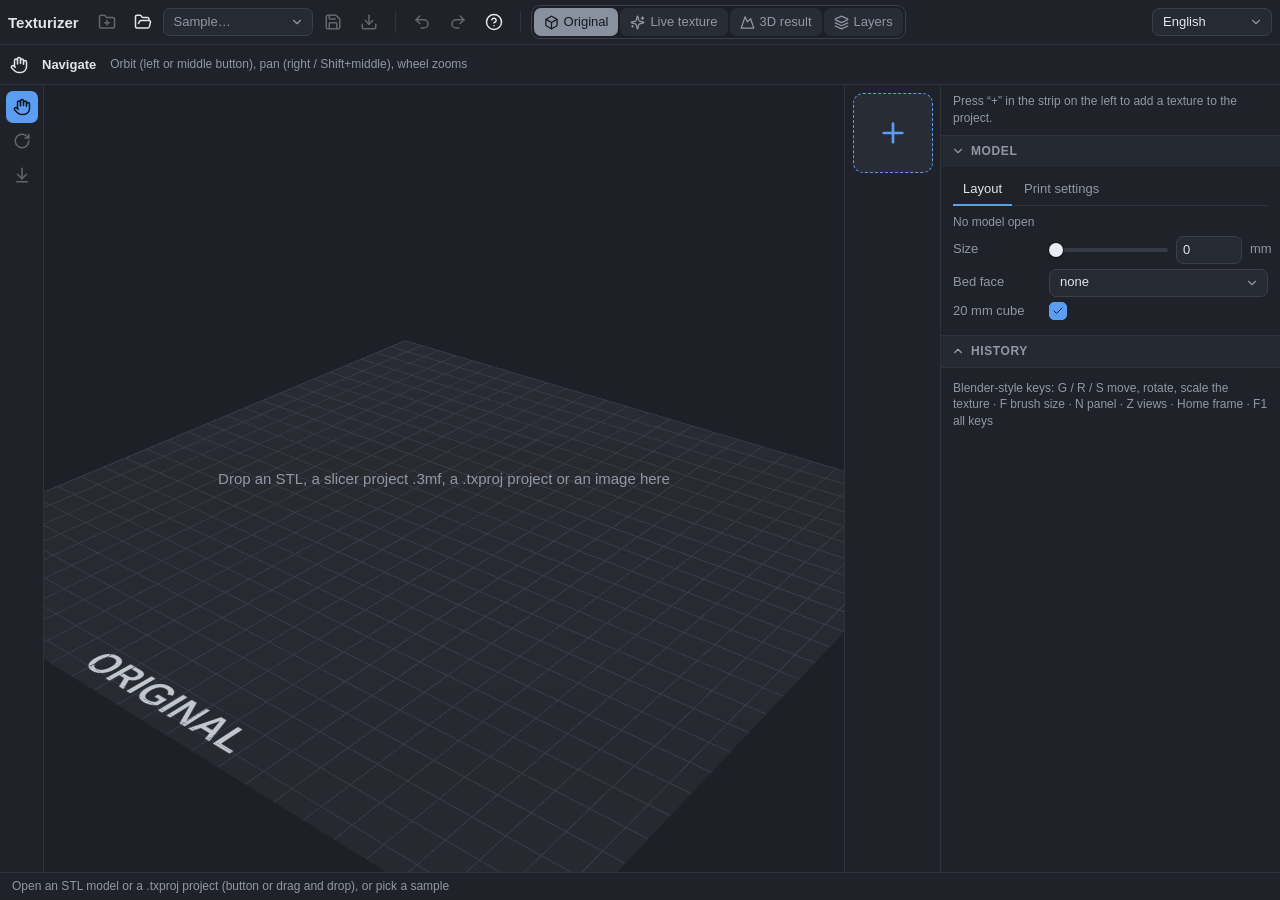
==== texturizer/index.html @ d18cf311 "texturizer: deploy 079d59e" ====
<!doctype html>
<html lang="ru">
  <head>
    <meta charset="UTF-8" />
    <meta name="viewport" content="width=device-width, initial-scale=1.0" />
    <title>Texturizer</title>
    <meta name="description" content="Рельефные текстуры на 3D-моделях для печати — прямо в браузере" />
    <meta name="theme-color" content="#1f2228" />
    <link rel="icon" href="./icon.svg" type="image/svg+xml" />
    <link rel="manifest" href="./manifest.webmanifest" />
    <script type="module" crossorigin src="./assets/index-BRYbsybS.js"></script>
    <link rel="stylesheet" crossorigin href="./assets/index-dBYQjlmS.css">
  </head>
  <body>
    <div id="root"></div>
  </body>
</html>
---- texturizer/assets/index-dBYQjlmS.css ----
:root{--bg: #16181d;--panel: #1f2228;--panel2: #252931;--line: #2e323b;--text: #e3e5ea;--dim: #9198a5;--accent: #5b9df2;--warn: #e8b453;--err: #f07167;color-scheme:dark;font:13px/1.4 -apple-system,BlinkMacSystemFont,Segoe UI,Roboto,sans-serif}*{box-sizing:border-box}html,body,#root{margin:0;height:100%;background:var(--bg);color:var(--text);overflow:hidden}.app{display:flex;flex-direction:column;height:100%}.middle{flex:1;display:flex;min-height:0}.topbar{display:flex;align-items:center;gap:4px;padding:5px 8px;background:var(--panel);border-bottom:1px solid var(--line);flex-wrap:wrap}.brand{font-weight:600;font-size:15px;margin-right:8px}.sep{width:1px;height:22px;background:var(--line);margin:0 6px}.samples{max-width:150px}.seg{display:flex;border:1px solid #3a3f4a;border-radius:7px;overflow:hidden}.seg button{background:#282c34;color:var(--dim);border:0;padding:5px 10px;font:inherit;cursor:pointer;display:flex;align-items:center;gap:5px}.seg button+button{border-left:1px solid #3a3f4a}.seg button.active{background:var(--accent);color:#0d1320}.toolopts{display:flex;align-items:center;gap:14px;flex-wrap:nowrap;height:40px;flex:none;padding:0 10px;background:var(--panel);border-bottom:1px solid var(--line);overflow:hidden;white-space:nowrap}.toolopts>b{flex:none}.toolopts label{display:flex;align-items:center;gap:6px;color:var(--dim);flex:none}.toolopts input[type=range]{width:90px;accent-color:var(--accent)}.toolopts .v{min-width:42px;color:var(--text);font-variant-numeric:tabular-nums}.toolopts .hint{flex:1 1 0;min-width:0;margin:0;overflow:hidden;text-overflow:ellipsis;white-space:nowrap}.toolbar{width:44px;flex:none;background:var(--panel);border-right:1px solid var(--line);display:flex;flex-direction:column;align-items:center;gap:2px;padding-top:6px}.ibtn{width:32px;height:32px;display:inline-flex;align-items:center;justify-content:center;border-radius:7px;border:1px solid transparent;background:transparent;color:var(--text);cursor:pointer;padding:0}.ibtn:hover:not(:disabled){background:#2c313a}.ibtn.active{background:var(--accent);color:#0d1320}.ibtn:disabled{opacity:.35;cursor:default}.icon{position:relative;display:inline-block;flex:none}.icon>span,.icon svg{display:block;width:100%;height:100%}.badge{position:absolute;right:-5px;bottom:-6px;font-size:13px;font-weight:800;line-height:1}.view{position:relative;flex:1;min-width:0}.canvas{position:absolute;inset:0}.empty{position:absolute;inset:0;display:flex;align-items:center;justify-content:center;color:var(--dim);font-size:15px;pointer-events:none}.busy{position:absolute;top:12px;left:50%;transform:translate(-50%);background:#14161beb;border:1px solid var(--line);border-radius:8px;padding:8px 14px;display:flex;gap:10px;align-items:center;white-space:nowrap}.secs{color:var(--dim);font-variant-numeric:tabular-nums}.spinner{width:14px;height:14px;border-radius:50%;border:2px solid #555;border-top-color:var(--accent);animation:spin .8s linear infinite}@keyframes spin{to{transform:rotate(360deg)}}.docks{width:340px;flex:none;overflow-y:auto;background:var(--panel);border-left:1px solid var(--line)}.dock{border-bottom:1px solid var(--line)}.dock>header{display:flex;align-items:center;gap:6px;padding:7px 10px;cursor:pointer;user-select:none;font-size:12px;text-transform:uppercase;letter-spacing:.05em;color:var(--dim);font-weight:600;background:var(--panel2)}.dock-body{padding:6px 12px 10px}.spacer{flex:1}.row{display:flex;align-items:center;gap:8px;margin:5px 0}.lbl{width:88px;flex:none;color:var(--dim)}.row input[type=range]{flex:1;min-width:0;accent-color:var(--accent)}.row select{flex:1;min-width:0}.num{width:58px}.unit{width:18px;color:var(--dim)}input,select,.btn{background:#282c34;color:var(--text);border:1px solid #3a3f4a;border-radius:6px;padding:4px 6px;font:inherit}.btn{cursor:pointer;padding:5px 10px}.btn.small{padding:2px 8px}.btn:hover:not(:disabled){border-color:var(--accent)}.btn:disabled{opacity:.45;cursor:default}.buttons{flex-wrap:wrap}.hint{color:var(--dim);font-size:12px;margin:4px 0}.warn{color:var(--warn);font-size:12px;margin:4px 0}.keys{padding:8px 12px}.layers{list-style:none;margin:4px 0;padding:0}.layers li{display:flex;align-items:center;gap:7px;padding:4px 6px;border-radius:6px;cursor:pointer}.layers li:hover{background:#2a2e36}.layers li.sel{background:#2f3a4d}.layers img{width:26px;height:26px;object-fit:cover;border-radius:4px;filter:grayscale(1)}.layers .swatch{width:10px;height:10px;border-radius:3px;flex:none}.layers .name{flex:1;min-width:0;overflow:hidden;text-overflow:ellipsis;white-space:nowrap}.layers .cov{color:var(--dim);font-variant-numeric:tabular-nums}.hl{display:flex;gap:4px;align-items:center;color:var(--dim)}.addwrap{position:relative;display:inline-block}.library{position:absolute;right:calc(100% + 8px);top:0;z-index:20;width:320px;background:var(--panel2);border:1px solid #3a3f4a;border-radius:9px;padding:8px;box-shadow:0 8px 30px #00000080;text-transform:none;letter-spacing:0;font-weight:400;color:var(--text)}.lib-grid{display:grid;grid-template-columns:repeat(4,minmax(0,1fr));gap:6px;align-items:start}.tex{display:flex;flex-direction:column;align-items:stretch;gap:2px;padding:3px;border:1px solid transparent;min-width:0;border-radius:6px;background:#2a2e36;color:var(--dim);cursor:pointer;font:inherit;font-size:10px}.tex:hover{border-color:var(--accent)}.tex img{display:block;width:100%;height:auto;aspect-ratio:1 / 1;object-fit:cover;border-radius:4px;filter:grayscale(1)}.tex span{display:block;max-width:100%;overflow:hidden;text-overflow:ellipsis;white-space:nowrap;text-align:center}.tex.add{justify-content:center;align-items:center;aspect-ratio:1 / 1;border:1px dashed #4a505c}.curvebox{margin:6px 0}.curve{width:100%;max-width:260px;display:block;margin:0 auto;touch-action:none;cursor:crosshair}.curve-bg{fill:#15171c;stroke:#3a3f4a}.curve-grid line{stroke:#2c3038}.curve-line{fill:none;stroke:var(--accent);stroke-width:2}.curve-pt{fill:#e3e5ea;stroke:#15171c;stroke-width:2;cursor:grab}.history{margin:0;padding-left:22px;max-height:260px;overflow-y:auto}.history li{cursor:pointer;padding:1px 0}.history li.cur{color:var(--accent);font-weight:600}.history li.future{color:#5c6370}.status{display:flex;gap:14px;padding:5px 12px;background:var(--panel);border-top:1px solid var(--line);color:var(--dim);font-size:12px;white-space:nowrap;overflow:hidden}.error{color:var(--err);cursor:pointer}.parts{margin:4px 0 6px;padding-left:18px;font-size:12px}.parts .dim{color:#5c6370}.modal-bg{position:fixed;inset:0;background:#0000008c;display:flex;align-items:center;justify-content:center;z-index:50}.modal{background:var(--panel);border:1px solid #3a3f4a;border-radius:12px;padding:16px 20px;width:min(660px,94vw);box-shadow:0 20px 60px #0009}.modal h3{margin:0 0 8px;font-size:16px}.size-body{display:flex;gap:16px;align-items:flex-start}.num.big{font-weight:700;font-size:15px;width:90px}.quick{display:flex;flex-direction:column;gap:4px;margin-top:6px}.end{justify-content:flex-end;margin-top:12px}.btn.primary{background:var(--accent);border-color:var(--accent);color:#0d1320;font-weight:600}.volume{width:300px;height:300px;flex:none;border-radius:8px;cursor:grab;touch-action:none}.volume:active{cursor:grabbing}.tex{position:relative}.tex .del{position:absolute;top:1px;right:4px;font-style:normal;font-size:14px;color:var(--dim)}.tex .del:hover{color:var(--err)}.modal.help{width:min(640px,94vw);max-height:86vh;overflow-y:auto}.modal.help p{margin:6px 0}.modal.small{width:min(460px,94vw)}a{color:var(--accent)}.rail{position:relative;width:96px;flex:none;background:var(--panel);border-left:1px solid var(--line);min-height:0;display:flex;flex-direction:column;align-items:center;padding:8px 0 0;gap:0}.rail .addwrap{position:relative}.rail-add{width:var(--cube, 80px);height:var(--cube, 80px);border-radius:10px;border:1px dashed #4a505c;background:#282c34;color:var(--text);display:flex;align-items:center;justify-content:center;cursor:pointer;padding:0}.rail-add:hover:not(:disabled){border-color:var(--accent);color:var(--accent)}.rail-add:disabled{opacity:.35;cursor:default}.rail-add.pulse{border-color:var(--accent);color:var(--accent);animation:rail-pulse 1.4s ease-in-out infinite alternate}@keyframes rail-pulse{0%{transform:scale(1)}to{transform:scale(1.22)}}.rail-list{list-style:none;margin:0;padding:8px 0;display:flex;flex-direction:column;gap:10px;overflow-x:hidden;overflow-y:auto;scrollbar-width:none;align-items:center;width:100%;min-height:0}.rail-list::-webkit-scrollbar{display:none}.rail-item{position:relative;width:var(--cube, 80px);height:var(--cube, 80px);border-radius:10px;cursor:grab;flex:none}.rail-item img{width:100%;height:100%;display:block;pointer-events:none}.rail-item:hover{background:#2a2e36}.rail-item.sel{outline:2px solid var(--accent);outline-offset:2px;background:#2f3a4d}.rail-item.hidden img{opacity:.35}.rail-item.drop-before:before,.rail-item.drop-after:after{content:"";position:absolute;left:-2px;right:-2px;height:2px;background:var(--accent);border-radius:1px}.rail-item.drop-before:before{top:-5px}.rail-item.drop-after:after{bottom:-5px}.rail-wait{display:block;width:100%;height:100%;border-radius:6px;background:#2a2e36}.rail-btn{position:absolute;width:20px;height:20px;border-radius:50%;padding:0;border:1px solid #3a3f4a;background:#1f2228;color:var(--dim);display:none;align-items:center;justify-content:center;cursor:pointer;z-index:1}.rail-btn.tl{top:-5px;left:-4px}.rail-btn.tr{top:-5px;right:-4px}.rail-btn.bl{bottom:-5px;left:-4px}.rail-btn.br{bottom:-5px;right:-4px}.rail-item:hover .rail-btn,.rail-item.hidden .rail-eye{display:flex}.rail-btn:hover:not(:disabled){color:var(--accent);border-color:var(--accent)}.rail-btn:disabled{opacity:.4;cursor:default}.rail-del:hover{color:var(--err)!important;border-color:var(--err)!important}.hint.pad{padding:8px 12px;margin:0;border-bottom:1px solid var(--line)}.rail-grip{position:absolute;left:-3px;top:0;bottom:0;width:7px;cursor:col-resize;z-index:5;touch-action:none}.rail-grip:hover,.rail-grip:active{background:linear-gradient(90deg,transparent 2px,var(--accent) 2px,var(--accent) 4px,transparent 4px)}.rail-add .icon{width:calc(var(--cube, 80px) * .4)!important;height:calc(var(--cube, 80px) * .4)!important}.tool-wrap{position:relative;display:inline-flex}.tool-tip{display:none;position:absolute;left:calc(100% + 10px);top:50%;transform:translateY(-50%);z-index:40;width:250px;padding:8px 10px;border-radius:8px;background:#2a2e36;border:1px solid #3a3f4a;box-shadow:0 6px 20px #00000073;pointer-events:none;font-size:12px;line-height:1.4}.tool-tip:before{content:"";position:absolute;left:-5px;top:50%;width:8px;height:8px;background:#2a2e36;border-left:1px solid #3a3f4a;border-bottom:1px solid #3a3f4a;transform:translateY(-50%) rotate(45deg)}.tool-tip b{display:block;margin-bottom:3px;font-size:13px}.tool-tip kbd{font:11px ui-monospace,monospace;padding:0 5px;border:1px solid #4a505c;border-radius:4px;color:var(--dim);margin-left:4px}.tool-tip .why{color:var(--warn)}.tool-wrap:hover .tool-tip{display:block}.brush-preview{position:absolute;top:8px;left:8px;z-index:15;padding:6px;border-radius:10px;background:#1f2228f0;border:1px solid #3a3f4a;box-shadow:0 8px 26px #00000080;pointer-events:none}.brush-preview img{display:block;width:200px;height:200px;border-radius:6px}.brush-preview span{display:block;margin-top:5px;font-size:11px;color:var(--dim);text-align:center}.bp-square{position:relative;width:200px;height:200px;overflow:hidden;border-radius:6px}.bp-square svg{position:absolute;inset:0;width:100%;height:100%}.bp-ring{fill:none;stroke:#ffffffd9;stroke-width:.35}.bp-core{fill:none;stroke:#ffffff80;stroke-width:.25;stroke-dasharray:1 1}.tabs{display:flex;gap:2px;margin:2px 0 8px;border-bottom:1px solid var(--line)}.tabs button{background:none;border:0;border-bottom:2px solid transparent;color:var(--dim);font:inherit;padding:5px 10px 6px;cursor:pointer;margin-bottom:-1px}.tabs button:hover{color:var(--text)}.tabs button.active{color:var(--text);border-bottom-color:var(--accent)}.iseg{display:flex;border:1px solid #3a3f4a;border-radius:7px}.iseg button{position:relative;width:38px;height:32px;padding:0;border:0;background:#282c34;color:var(--dim);display:flex;align-items:center;justify-content:center;cursor:pointer}.iseg button:first-child{border-radius:6px 0 0 6px}.iseg button:last-child{border-radius:0 6px 6px 0}.iseg button+button{border-left:1px solid #3a3f4a}.iseg button:hover{color:var(--text);background:#2f343e}.iseg button.active{background:var(--accent);color:#0d1320}.iseg-tip{display:none;position:absolute;bottom:calc(100% + 6px);left:50%;transform:translate(-50%);z-index:30;white-space:nowrap;padding:4px 8px;border-radius:6px;background:#2a2e36;border:1px solid #3a3f4a;color:var(--text);font-size:12px;box-shadow:0 6px 20px #00000073;pointer-events:none}.iseg button:hover .iseg-tip{display:block}.iseg button:last-child .iseg-tip{left:auto;right:0;transform:none}.glyph{width:26px;height:26px;display:block}.g-surf{fill:currentColor;fill-opacity:.18;stroke:currentColor;stroke-opacity:.55;stroke-width:1}.g-box{fill:none;stroke:currentColor;stroke-opacity:.45;stroke-width:1.2}.g-line{fill:none;stroke:currentColor;stroke-width:1.6;stroke-linejoin:round;stroke-linecap:round}.g-dot{fill:currentColor}.curvewrap{position:relative}.curve-pop{position:absolute;right:0;top:calc(100% + 4px);z-index:25;width:270px;padding:10px;background:var(--panel2);border:1px solid #3a3f4a;border-radius:9px;box-shadow:0 10px 30px #0000008c}.curve-pop .end{margin-top:6px}.pad{position:relative;margin:4px auto 2px;touch-action:none;user-select:none}.pad-sq{position:absolute;overflow:hidden;border-radius:4px;background:#15171c;box-shadow:0 0 0 1px #3a3f4a}.pad-tex{position:absolute;background-repeat:repeat;transform-origin:50% 50%;pointer-events:none}.pad-svg{position:absolute;inset:0;width:100%;height:100%;pointer-events:none}.pad-ring{fill:none;stroke:#282c34d1}.pad:hover .pad-ring{stroke:#343943e0}.pad-tick{stroke:#5c6370;stroke-width:1.5}.pad-cross{stroke:#ffffff73;stroke-width:1}.pad-mark{fill:var(--accent);stroke:#0d1320;stroke-width:2}.hint.center{text-align:center}.seam-cmp{display:flex;gap:14px;justify-content:center;margin:10px 0}.seam-cmp figure{margin:0;text-align:center}.seam-cmp img{width:240px;height:240px;display:block;border-radius:6px;border:1px solid #3a3f4a}.seam-cmp figcaption{font-size:12px;color:var(--dim);margin-top:4px}[hidden]{display:none!important}.lang{max-width:130px}.op-layer{position:fixed;inset:0;z-index:60;cursor:move}.op-layer.rotate,.op-layer.scale{cursor:crosshair}.op-layer.radius,.op-layer.strength{cursor:ew-resize}.op-hint{position:fixed;left:50%;bottom:40px;transform:translate(-50%);padding:8px 14px;border-radius:9px;background:#1f2228f2;border:1px solid #3a3f4a;box-shadow:0 8px 26px #00000080;display:flex;flex-direction:column;align-items:center;gap:2px;pointer-events:none;white-space:nowrap}.op-hint span{font-size:12px;color:var(--dim)}.pie-bg{position:fixed;inset:0;z-index:60}.pie{position:fixed;width:0;height:0}.pie-item{position:absolute;transform:translate(-50%,-50%);white-space:nowrap;display:flex;align-items:center;gap:6px;padding:6px 12px;border-radius:16px;border:1px solid #3a3f4a;background:#282c34;color:var(--text);font:inherit;cursor:pointer;box-shadow:0 6px 20px #00000073}.pie-item:hover{border-color:var(--accent)}.pie-item.active{background:var(--accent);color:#0d1320}.pie-item kbd{font:11px ui-monospace,monospace;opacity:.7}.pie-item.p0{left:-110px;top:0}.pie-item.p1{left:110px;top:0}.pie-item.p2{left:0;top:70px}.pie-item.p3{left:0;top:-70px}.modal.help{width:min(860px,96vw)}.keys-grid{display:grid;grid-template-columns:repeat(auto-fit,minmax(360px,1fr));gap:4px 20px;margin:8px 0}.keys-grid h4{margin:8px 0 4px;font-size:13px;color:var(--accent)}.keys-grid table{border-collapse:collapse;width:100%;font-size:12px}.keys-grid td{padding:2px 4px;vertical-align:top}.keys-grid td:first-child{width:42%}.keys-grid kbd{font:11px ui-monospace,monospace;padding:0 5px;border:1px solid #4a505c;border-radius:4px;color:var(--text)}:root{--ctl-h: 28px;--ctl-radius: 7px;--ctl-bg: #262a32;--ctl-bg-hover: #2d323c;--ctl-border: #3a3f4a;--ctl-border-hover: #4b5260;--ring: 0 0 0 3px rgba(91, 157, 242, .35);--pop-bg: #23272f;--pop-shadow: 0 12px 32px rgba(0, 0, 0, .55), 0 2px 6px rgba(0, 0, 0, .35);--track: #353a45;--thumb: #e9ecf2;--ease: cubic-bezier(.2, .8, .2, 1)}.slider{position:relative;flex:1;min-width:0;height:20px;display:flex;align-items:center;touch-action:none;user-select:none;cursor:pointer}.slider.mini{flex:none;width:96px}.slider-track{position:relative;flex:1;height:4px;border-radius:4px;background:var(--track);overflow:hidden}.slider-range{position:absolute;height:100%;border-radius:4px;background:linear-gradient(90deg,#4a86d8,var(--accent))}.slider-thumb{display:block;width:14px;height:14px;border-radius:50%;background:var(--thumb);box-shadow:0 1px 3px #00000080,0 0 0 1px #00000040;transition:transform .12s var(--ease),box-shadow .12s}.slider:hover .slider-thumb{transform:scale(1.12)}.slider-thumb:focus-visible{outline:none;box-shadow:var(--ring),0 1px 3px #00000080}.slider-thumb:active{transform:scale(1.2)}.num{height:var(--ctl-h);border-radius:var(--ctl-radius);background:var(--ctl-bg);border-color:var(--ctl-border);transition:border-color .12s,box-shadow .12s;font-variant-numeric:tabular-nums}.num:hover{border-color:var(--ctl-border-hover)}.num:focus{outline:none;border-color:var(--accent);box-shadow:var(--ring)}.select-trigger{display:inline-flex;align-items:center;justify-content:space-between;gap:8px;flex:1;min-width:0;height:var(--ctl-h);padding:0 8px 0 10px;border-radius:var(--ctl-radius);border:1px solid var(--ctl-border);background:var(--ctl-bg);color:var(--text);font:inherit;cursor:pointer;text-align:left;transition:border-color .12s,background .12s,box-shadow .12s}.select-trigger>span:first-child{overflow:hidden;text-overflow:ellipsis;white-space:nowrap}.select-trigger:hover{background:var(--ctl-bg-hover);border-color:var(--ctl-border-hover)}.select-trigger:focus-visible{outline:none;box-shadow:var(--ring);border-color:var(--accent)}.select-trigger[data-state=open]{border-color:var(--accent)}.select-trigger[data-state=open] .select-icon{transform:rotate(180deg)}.select-trigger[data-placeholder]{color:var(--dim)}.select-trigger:disabled{opacity:.45;cursor:default}.select-icon{display:flex;color:var(--dim);transition:transform .15s var(--ease)}.topbar .select-trigger{flex:none;width:150px}.topbar .select-trigger.lang{width:120px}.select-content{z-index:100;min-width:var(--radix-select-trigger-width);max-height:min(420px,var(--radix-select-content-available-height));overflow:hidden;background:var(--pop-bg);border:1px solid var(--ctl-border);border-radius:9px;box-shadow:var(--pop-shadow);animation:pop-in .12s var(--ease)}.select-viewport{padding:4px}.select-item{position:relative;display:flex;align-items:center;justify-content:space-between;gap:12px;min-height:28px;padding:4px 8px 4px 10px;border-radius:6px;color:var(--text);cursor:pointer;user-select:none;outline:none;white-space:nowrap}.select-item[data-highlighted]{background:#5b9df22e}.select-item[data-state=checked]{color:var(--accent);font-weight:600}.select-check{display:flex;color:var(--accent)}@keyframes pop-in{0%{opacity:0;transform:translateY(-4px) scale(.98)}to{opacity:1;transform:none}}.checkbox{width:18px;height:18px;flex:none;padding:0;display:inline-flex;align-items:center;justify-content:center;border-radius:5px;border:1.5px solid var(--ctl-border-hover);background:var(--ctl-bg);color:#0d1320;cursor:pointer;transition:background .12s,border-color .12s,box-shadow .12s}.checkbox:hover{border-color:var(--accent)}.checkbox:focus-visible{outline:none;box-shadow:var(--ring)}.checkbox[data-state=checked]{background:var(--accent);border-color:var(--accent)}.checkbox-mark{display:flex;animation:pop-in .1s var(--ease)}.check{display:inline-flex;align-items:center;gap:8px;margin:8px 0;cursor:pointer;user-select:none}.seg{border:1px solid var(--ctl-border);border-radius:9px;padding:2px;gap:2px;background:#1c1f25}.seg button{border-radius:7px;transition:background .12s,color .12s}.seg button+button{border-left:0}.seg button:hover:not(.active){background:var(--ctl-bg-hover);color:var(--text)}.seg button:focus-visible,.iseg button:focus-visible,.tabs button:focus-visible{outline:none;box-shadow:var(--ring)}.iseg{border-color:var(--ctl-border);padding:2px;gap:2px;background:#1c1f25;border-radius:9px}.iseg button{border-radius:7px!important;background:transparent;transition:background .12s,color .12s}.iseg button+button{border-left:0}.iseg button.active{background:var(--accent)}.tabs button{transition:color .12s,border-color .15s var(--ease)}.btn{height:var(--ctl-h);padding:0 12px;border-radius:var(--ctl-radius);border-color:var(--ctl-border);background:var(--ctl-bg);transition:background .12s,border-color .12s,box-shadow .12s}.btn.small{height:24px;padding:0 9px}.btn:hover:not(:disabled){background:var(--ctl-bg-hover);border-color:var(--ctl-border-hover)}.btn:focus-visible{outline:none;box-shadow:var(--ring)}.btn.primary:hover:not(:disabled){background:#6eaaf5;border-color:#6eaaf5}*{scrollbar-width:thin;scrollbar-color:#3a3f4a transparent}::-webkit-scrollbar{width:8px;height:8px}::-webkit-scrollbar-thumb{background:#3a3f4a;border-radius:8px;border:2px solid transparent;background-clip:padding-box}::-webkit-scrollbar-thumb:hover{background-color:#4b5260}.iseg button{width:33px;height:30px}.num{width:66px}.place-pop{position:absolute;top:8px;right:8px;z-index:14;width:236px;padding:8px 10px 6px;border-radius:10px;background:#1f2228f0;border:1px solid var(--ctl-border);box-shadow:var(--pop-shadow);animation:pop-in .12s var(--ease)}.place-head{display:flex;align-items:center;gap:6px;margin-bottom:4px}.place-pop .lbl{width:92px}.place-pop .num{flex:1;width:auto}.place-pop .hint{margin:4px 0 2px}.place-pop .axis-x .lbl{color:#e5534b}.place-pop .axis-y .lbl{color:#57ab5a}.place-pop .axis-z .lbl{color:#539bf5}.place-pop .axis-lift .lbl{color:#e8b453}.ibtn.active,.ibtn.active:hover:not(:disabled){background:var(--accent);color:#0d1320}.seg.views button.active:nth-child(1){background:#8a919e;color:#15171c}.seg.views button.active:nth-child(2){background:#a594e0;color:#15171c}.seg.views button.active:nth-child(3){background:#7fc4a8;color:#15171c}.seg.views button.active:nth-child(4){background:#e0b860;color:#15171c}.layer-range{position:absolute;right:14px;top:64px;bottom:56px;z-index:13;width:28px;display:flex;justify-content:center}.vrange{position:relative;display:flex;flex-direction:column;align-items:center;width:20px;height:100%;touch-action:none;user-select:none;cursor:pointer}.vrange-track{position:relative;flex:1;width:6px;border-radius:6px;background:var(--track)}.vrange-range{position:absolute;width:100%;border-radius:6px;background:linear-gradient(0deg,#c7a85a,#e0b860)}.vrange-thumb{width:18px;height:18px}.vrange-label{position:absolute;right:24px;top:50%;transform:translateY(-50%);white-space:nowrap;pointer-events:none;font-size:11px;padding:2px 6px;border-radius:6px;background:#1f2228eb;border:1px solid var(--ctl-border);color:var(--text);font-variant-numeric:tabular-nums}.place-pop~.layer-range{top:200px}
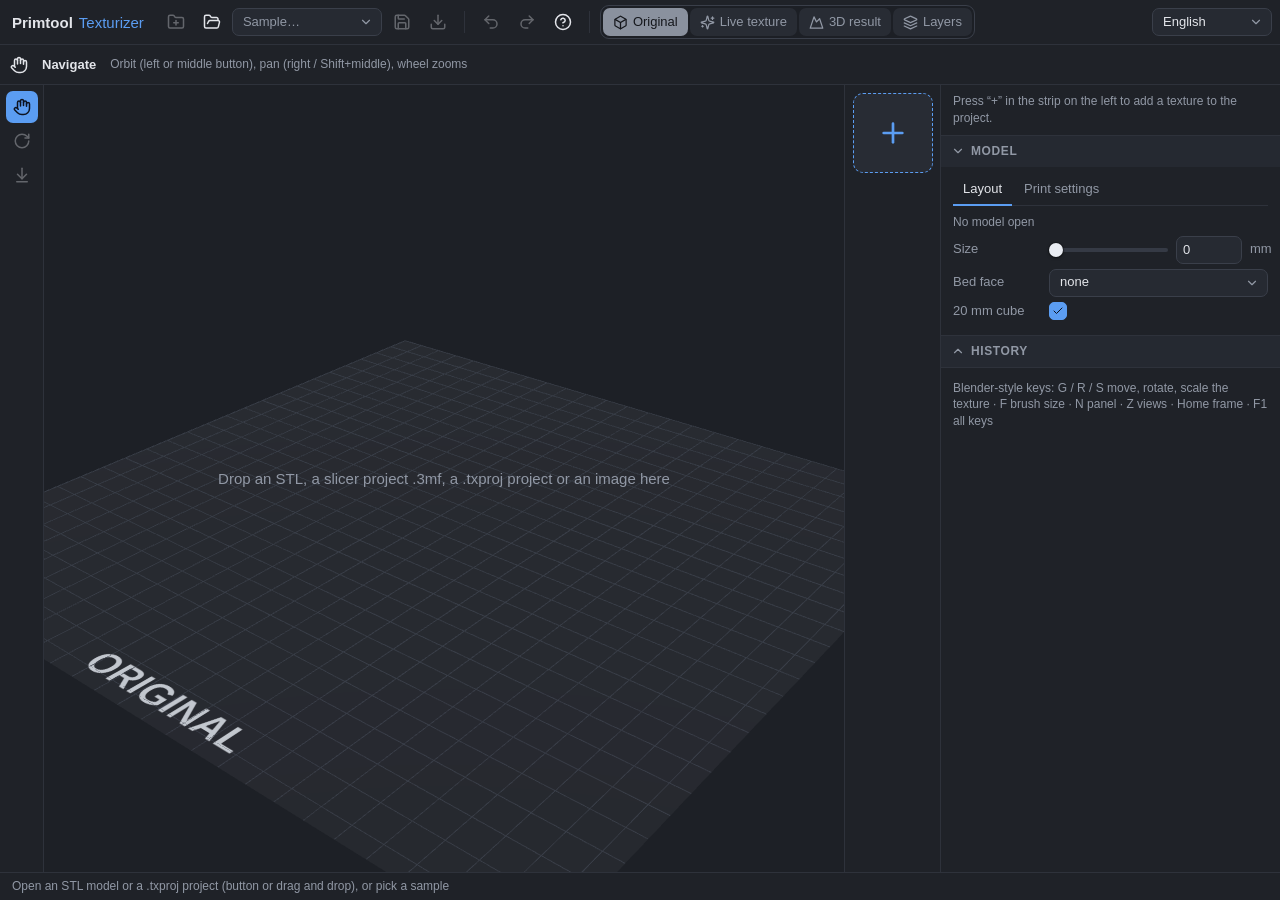
==== commit d825a3de: "primtool: deploy bf129d4" ====
--- a/texturizer/index.html
+++ b/texturizer/index.html
@@ -2,16 +2,13 @@
 <html lang="ru">
   <head>
     <meta charset="UTF-8" />
-    <meta name="viewport" content="width=device-width, initial-scale=1.0" />
-    <title>Texturizer</title>
-    <meta name="description" content="Рельефные текстуры на 3D-моделях для печати — прямо в браузере" />
-    <meta name="theme-color" content="#1f2228" />
-    <link rel="icon" href="./icon.svg" type="image/svg+xml" />
-    <link rel="manifest" href="./manifest.webmanifest" />
-    <script type="module" crossorigin src="./assets/index-BRYbsybS.js"></script>
-    <link rel="stylesheet" crossorigin href="./assets/index-dBYQjlmS.css">
+    <title>Texturizer → Primtool</title>
+    <!-- Texturizer is now a tool of Primtool: the old address sends you there, keeping nothing behind -->
+    <meta http-equiv="refresh" content="0; url=../primtool/#texturizer" />
+    <link rel="canonical" href="../primtool/#texturizer" />
+    <script>location.replace("../primtool/#texturizer");</script>
   </head>
-  <body>
-    <div id="root"></div>
+  <body style="font: 14px sans-serif; background: #16181d; color: #e3e5ea; padding: 24px">
+    Texturizer теперь живёт в Primtool: <a style="color: #5b9df2" href="../primtool/#texturizer">cavinsmith.github.io/primtool/#texturizer</a>
   </body>
 </html>
